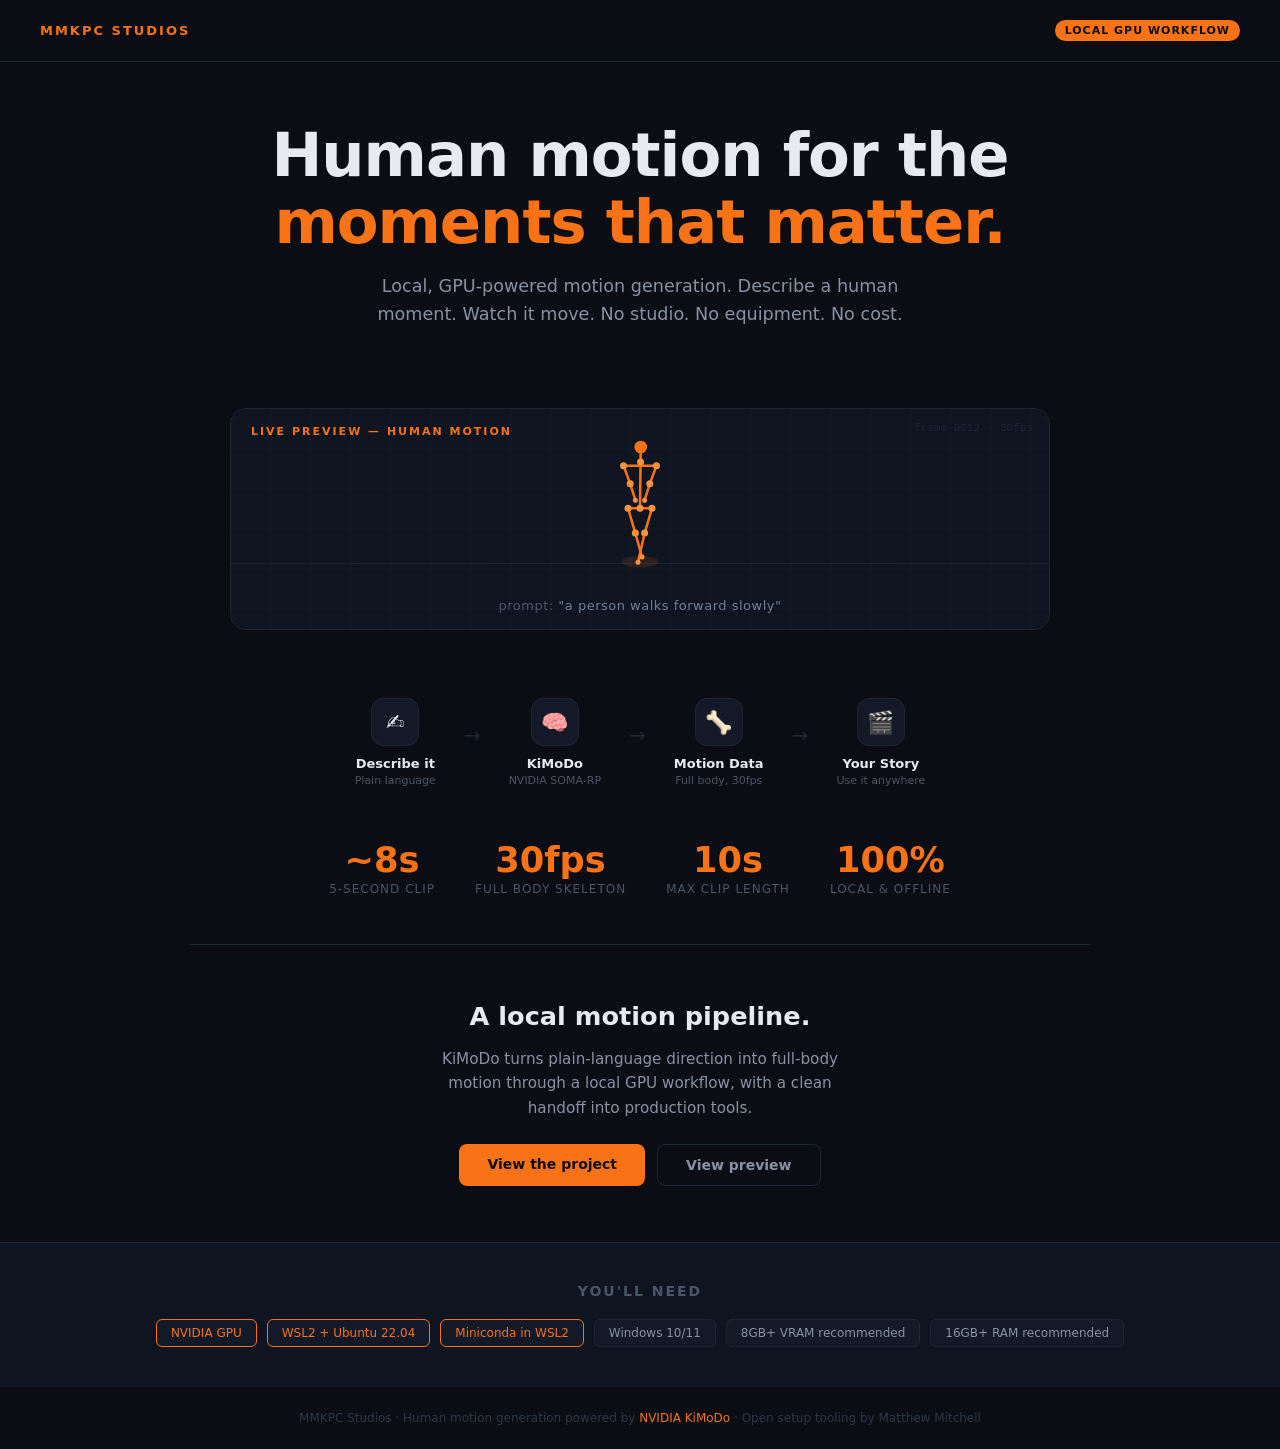
==== docs/index.html @ dca2f2e9 "feat: publish portfolio showcase" ====
<!DOCTYPE html>
<html lang="en">
<head>
<meta charset="UTF-8">
<meta name="viewport" content="width=device-width, initial-scale=1.0">
<title>KiMoDo — Human Motion for the Moments That Matter</title>
<meta name="description" content="Local, GPU-powered human motion generation from text. By MMKPC Studios.">
<meta property="og:title" content="KiMoDo — Human Motion for the Moments That Matter">
<meta property="og:description" content="Local, GPU-powered human motion generation from text. By MMKPC Studios.">
<meta property="og:image" content="https://mmkpc.github.io/kimodo-motion-pipeline-showcase/preview.png">
<meta property="og:url" content="https://mmkpc.github.io/kimodo-motion-pipeline-showcase/">
<meta name="twitter:card" content="summary_large_image">
<meta name="twitter:image" content="https://mmkpc.github.io/kimodo-motion-pipeline-showcase/preview.png">
<style>
  * { margin: 0; padding: 0; box-sizing: border-box; }

  body {
    background: #0a0d14;
    color: #e8eaf0;
    font-family: 'Segoe UI', system-ui, sans-serif;
    min-height: 100vh;
    overflow-x: hidden;
  }

  /* ── Header ─────────────────────────────────────── */
  header {
    display: flex;
    align-items: center;
    justify-content: space-between;
    padding: 20px 40px;
    border-bottom: 1px solid #1e2535;
  }
  .logo { font-size: 13px; color: #f97316; letter-spacing: 2px; font-weight: 600; text-transform: uppercase; }
  .badge {
    background: #f97316;
    color: #0a0d14;
    font-size: 11px;
    font-weight: 700;
    padding: 4px 10px;
    border-radius: 20px;
    letter-spacing: 1px;
    text-transform: uppercase;
  }

  /* ── Hero ────────────────────────────────────────── */
  .hero {
    display: flex;
    flex-direction: column;
    align-items: center;
    padding: 60px 40px 40px;
    text-align: center;
  }
  .hero h1 {
    font-size: clamp(2rem, 5vw, 3.8rem);
    font-weight: 700;
    letter-spacing: -1px;
    line-height: 1.1;
    max-width: 800px;
  }
  .hero h1 span { color: #f97316; }
  .hero p {
    margin-top: 16px;
    font-size: 1.1rem;
    color: #8892a4;
    max-width: 560px;
    line-height: 1.6;
  }

  /* ── Canvas stage ────────────────────────────────── */
  .stage {
    position: relative;
    width: 100%;
    max-width: 900px;
    margin: 40px auto 0;
    background: #0e1420;
    border: 1px solid #1e2535;
    border-radius: 16px;
    overflow: hidden;
  }
  .stage-label {
    position: absolute;
    top: 16px;
    left: 20px;
    font-size: 11px;
    color: #f97316;
    letter-spacing: 2px;
    text-transform: uppercase;
    font-weight: 600;
  }
  .stage-prompt {
    position: absolute;
    bottom: 16px;
    left: 0; right: 0;
    text-align: center;
    font-size: 13px;
    color: #4a5568;
    letter-spacing: 0.5px;
  }
  .stage-prompt em { color: #718096; font-style: normal; }
  canvas { display: block; width: 100%; }

  /* ── Pipeline steps ──────────────────────────────── */
  .pipeline {
    display: flex;
    align-items: center;
    justify-content: center;
    flex-wrap: wrap;
    gap: 0;
    padding: 48px 40px 32px;
    max-width: 900px;
    margin: 0 auto;
  }
  .step {
    display: flex;
    flex-direction: column;
    align-items: center;
    text-align: center;
    padding: 20px 24px;
    min-width: 120px;
  }
  .step-icon {
    width: 48px; height: 48px;
    border-radius: 12px;
    background: #131926;
    border: 1px solid #1e2535;
    display: flex; align-items: center; justify-content: center;
    font-size: 22px;
    margin-bottom: 10px;
  }
  .step-title { font-size: 13px; font-weight: 600; color: #e8eaf0; }
  .step-sub { font-size: 11px; color: #4a5568; margin-top: 3px; }
  .arrow { color: #1e2535; font-size: 20px; margin: 0 4px; align-self: center; padding-bottom: 16px; }

  /* ── Stats ───────────────────────────────────────── */
  .stats {
    display: flex;
    justify-content: center;
    gap: 40px;
    flex-wrap: wrap;
    padding: 0 40px 48px;
    max-width: 900px;
    margin: 0 auto;
    border-bottom: 1px solid #1e2535;
  }
  .stat { text-align: center; }
  .stat-n { font-size: 2.2rem; font-weight: 700; color: #f97316; }
  .stat-l { font-size: 12px; color: #4a5568; text-transform: uppercase; letter-spacing: 1px; margin-top: 2px; }

  /* ── CTA ─────────────────────────────────────────── */
  .cta {
    display: flex;
    flex-direction: column;
    align-items: center;
    padding: 56px 40px;
    text-align: center;
    gap: 16px;
  }
  .cta h2 { font-size: 1.6rem; font-weight: 700; }
  .cta p { color: #8892a4; font-size: 0.95rem; max-width: 420px; line-height: 1.6; }
  .btn-group { display: flex; gap: 12px; flex-wrap: wrap; justify-content: center; margin-top: 8px; }
  .btn-primary {
    background: #f97316;
    color: #0a0d14;
    padding: 12px 28px;
    border-radius: 8px;
    font-weight: 700;
    font-size: 14px;
    text-decoration: none;
    transition: opacity .15s;
  }
  .btn-primary:hover { opacity: 0.85; }
  .btn-secondary {
    background: transparent;
    color: #8892a4;
    padding: 12px 28px;
    border-radius: 8px;
    font-weight: 600;
    font-size: 14px;
    text-decoration: none;
    border: 1px solid #1e2535;
    transition: border-color .15s, color .15s;
  }
  .btn-secondary:hover { border-color: #f97316; color: #f97316; }

  /* ── Reqs ────────────────────────────────────────── */
  .reqs {
    background: #0e1420;
    border-top: 1px solid #1e2535;
    padding: 40px;
    text-align: center;
  }
  .reqs h3 { font-size: 14px; color: #4a5568; text-transform: uppercase; letter-spacing: 2px; margin-bottom: 20px; }
  .req-list {
    display: flex; flex-wrap: wrap; gap: 10px; justify-content: center;
  }
  .req-tag {
    background: #131926;
    border: 1px solid #1e2535;
    border-radius: 6px;
    padding: 6px 14px;
    font-size: 12px;
    color: #8892a4;
  }
  .req-tag.required { border-color: #f97316; color: #f97316; }

  footer {
    text-align: center;
    padding: 24px 40px;
    font-size: 12px;
    color: #2d3748;
  }
</style>
</head>
<body>

<header>
  <div class="logo">MMKPC Studios</div>
  <div class="badge">Local GPU Workflow</div>
</header>

<section class="hero">
  <h1>Human motion for the<br><span>moments that matter.</span></h1>
  <p>Local, GPU-powered motion generation. Describe a human moment. Watch it move. No studio. No equipment. No cost.</p>
</section>

<!-- Live canvas demo -->
<div style="max-width:900px;margin:0 auto;padding:0 40px;">
  <div class="stage">
    <div class="stage-label">Live Preview — Human Motion</div>
    <canvas id="c" height="260"></canvas>
    <div class="stage-prompt">prompt: <em>"a person walks forward slowly"</em></div>
  </div>
</div>

<!-- Pipeline -->
<div class="pipeline">
  <div class="step">
    <div class="step-icon">✍️</div>
    <div class="step-title">Describe it</div>
    <div class="step-sub">Plain language</div>
  </div>
  <div class="arrow">→</div>
  <div class="step">
    <div class="step-icon">🧠</div>
    <div class="step-title">KiMoDo</div>
    <div class="step-sub">NVIDIA SOMA-RP</div>
  </div>
  <div class="arrow">→</div>
  <div class="step">
    <div class="step-icon">🦴</div>
    <div class="step-title">Motion Data</div>
    <div class="step-sub">Full body, 30fps</div>
  </div>
  <div class="arrow">→</div>
  <div class="step">
    <div class="step-icon">🎬</div>
    <div class="step-title">Your Story</div>
    <div class="step-sub">Use it anywhere</div>
  </div>
</div>

<!-- Stats -->
<div class="stats">
  <div class="stat"><div class="stat-n">~8s</div><div class="stat-l">5-second clip</div></div>
  <div class="stat"><div class="stat-n">30fps</div><div class="stat-l">Full body skeleton</div></div>
  <div class="stat"><div class="stat-n">10s</div><div class="stat-l">Max clip length</div></div>
  <div class="stat"><div class="stat-n">100%</div><div class="stat-l">Local &amp; offline</div></div>
</div>

<!-- CTA -->
<section class="cta">
  <h2>A local motion pipeline.</h2>
  <p>KiMoDo turns plain-language direction into full-body motion through a local GPU workflow, with a clean handoff into production tools.</p>
  <div class="btn-group">
    <a class="btn-primary" href="https://github.com/MMKPC/kimodo-motion-pipeline-showcase">View the project</a>
    <a class="btn-secondary" href="preview.png">View preview</a>
  </div>
</section>

<!-- Requirements -->
<div class="reqs">
  <h3>You'll need</h3>
  <div class="req-list">
    <span class="req-tag required">NVIDIA GPU</span>
    <span class="req-tag required">WSL2 + Ubuntu 22.04</span>
    <span class="req-tag required">Miniconda in WSL2</span>
    <span class="req-tag">Windows 10/11</span>
    <span class="req-tag">8GB+ VRAM recommended</span>
    <span class="req-tag">16GB+ RAM recommended</span>
  </div>
</div>

<footer>MMKPC Studios · Human motion generation powered by <a href="https://huggingface.co/nvidia/Kimodo-SOMA-RP-v1.1" style="color:#f97316;text-decoration:none;">NVIDIA KiMoDo</a> · Open setup tooling by Matthew Mitchell</footer>

<script>
// ── Procedural walk-cycle stick figure ───────────────────────────────────────
const canvas = document.getElementById('c');
const ctx = canvas.getContext('2d');

function resize() {
  canvas.width = canvas.offsetWidth;
}
resize();
window.addEventListener('resize', resize);

const COLOR = {
  bg: '#0e1420',
  grid: '#131926',
  bone: '#f97316',
  joint: '#fb923c',
  shadow: 'rgba(249,115,22,0.12)',
  trail: 'rgba(249,115,22,0.04)',
};

// Figure dimensions relative to height
const H = 220; // canvas internal height kept constant
const SCALE = H * 0.34; // ~75px

// Joint positions procedurally computed from phase
function figure(t) {
  const s = Math.sin, c = Math.cos;
  const stride = 0.9; // stride amplitude
  const bounce = 0.04; // vertical bob

  // Phase offsets
  const lp = s(t);             // left phase
  const rp = s(t + Math.PI);   // right phase (opposite)

  // Hip height bob
  const hipY = H * 0.44 - s(2 * t) * SCALE * bounce;

  const hip = { x: 0, y: hipY };
  const head = { x: s(t) * SCALE * 0.02, y: hipY - SCALE * 0.82 };
  const neck = { x: s(t) * SCALE * 0.015, y: hipY - SCALE * 0.62 };

  // Arms (opposite to legs)
  const lShoulder = { x: -SCALE * 0.22, y: neck.y + SCALE * 0.05 };
  const rShoulder = { x:  SCALE * 0.22, y: neck.y + SCALE * 0.05 };
  const lElbow = { x: lShoulder.x - s(t + Math.PI) * SCALE * 0.18, y: lShoulder.y + SCALE * 0.24 };
  const rElbow = { x: rShoulder.x - s(t) * SCALE * 0.18, y: rShoulder.y + SCALE * 0.24 };
  const lHand = { x: lElbow.x - s(t + Math.PI) * SCALE * 0.14, y: lElbow.y + SCALE * 0.22 };
  const rHand = { x: rElbow.x - s(t) * SCALE * 0.14, y: rElbow.y + SCALE * 0.22 };

  // Hips
  const lHip = { x: -SCALE * 0.16, y: hipY };
  const rHip = { x:  SCALE * 0.16, y: hipY };

  // Knees + feet with lift
  const lKnee = {
    x: lHip.x + lp * SCALE * stride * 0.22,
    y: hipY + SCALE * 0.36 + Math.abs(lp) * SCALE * -0.06
  };
  const rKnee = {
    x: rHip.x + rp * SCALE * stride * 0.22,
    y: hipY + SCALE * 0.36 + Math.abs(rp) * SCALE * -0.06
  };
  const lFoot = {
    x: lHip.x + lp * SCALE * stride * 0.42,
    y: hipY + SCALE * 0.72 - Math.max(0, lp) * SCALE * 0.14
  };
  const rFoot = {
    x: rHip.x + rp * SCALE * stride * 0.42,
    y: hipY + SCALE * 0.72 - Math.max(0, rp) * SCALE * 0.14
  };

  return { hip, head, neck, lShoulder, rShoulder, lElbow, rElbow, lHand, rHand,
           lHip, rHip, lKnee, rKnee, lFoot, rFoot };
}

function bone(a, b, cx, cy) {
  ctx.beginPath();
  ctx.moveTo(cx + a.x, cy + a.y);
  ctx.lineTo(cx + b.x, cy + b.y);
  ctx.stroke();
}

function joint(p, cx, cy, r = 3.5) {
  ctx.beginPath();
  ctx.arc(cx + p.x, cy + p.y, r, 0, Math.PI * 2);
  ctx.fill();
}

let t = 0;
const CX = () => canvas.width / 2;
const CY = () => 0;

// Background grid lines (subtle)
function drawGrid() {
  ctx.strokeStyle = COLOR.grid;
  ctx.lineWidth = 1;
  const cw = canvas.width;
  for (let x = 0; x < cw; x += 40) {
    ctx.beginPath(); ctx.moveTo(x, 0); ctx.lineTo(x, H); ctx.stroke();
  }
  for (let y = 0; y < H; y += 40) {
    ctx.beginPath(); ctx.moveTo(0, y); ctx.lineTo(cw, y); ctx.stroke();
  }
  // Floor line
  ctx.strokeStyle = '#1e2535';
  ctx.lineWidth = 1;
  const floorY = H * 0.44 + SCALE * 0.72 + 4;
  ctx.beginPath(); ctx.moveTo(0, floorY); ctx.lineTo(cw, floorY); ctx.stroke();
}

// Shadow under feet
function drawShadow(f, cx) {
  const floorY = H * 0.44 + SCALE * 0.72 + 2;
  ctx.fillStyle = COLOR.shadow;
  ctx.beginPath();
  ctx.ellipse(cx, floorY, SCALE * 0.25, 6, 0, 0, Math.PI * 2);
  ctx.fill();
}

// Speed counter top-right
let frame = 0;
function drawHUD() {
  const fps30_equiv = Math.floor((t / (Math.PI * 2)) * 30) % 1000;
  ctx.fillStyle = '#1e2535';
  ctx.font = '11px monospace';
  ctx.textAlign = 'right';
  ctx.fillText(`frame ${String(fps30_equiv).padStart(4,'0')} · 30fps`, canvas.width - 16, 22);
  ctx.textAlign = 'left';
}

function loop() {
  t += 0.035; // walk speed

  // Resize canvas height
  canvas.height = H;

  // Clear
  ctx.fillStyle = COLOR.bg;
  ctx.fillRect(0, 0, canvas.width, H);

  drawGrid();

  const cx = CX();
  const f = figure(t);

  drawShadow(f, cx);

  // Draw skeleton
  ctx.strokeStyle = COLOR.bone;
  ctx.lineWidth = 2.5;
  ctx.lineCap = 'round';

  // Spine + head
  bone(f.hip, f.neck, cx, 0);
  bone(f.neck, f.head, cx, 0);

  // Arms
  bone(f.lShoulder, f.lElbow, cx, 0);
  bone(f.lElbow, f.lHand, cx, 0);
  bone(f.rShoulder, f.rElbow, cx, 0);
  bone(f.rElbow, f.rHand, cx, 0);

  // Legs
  bone(f.lHip, f.lKnee, cx, 0);
  bone(f.lKnee, f.lFoot, cx, 0);
  bone(f.rHip, f.rKnee, cx, 0);
  bone(f.rKnee, f.rFoot, cx, 0);

  // Hip crossbar
  bone(f.lHip, f.rHip, cx, 0);
  bone(f.lShoulder, f.rShoulder, cx, 0);

  // Joints
  ctx.fillStyle = COLOR.joint;
  [f.hip, f.neck, f.lShoulder, f.rShoulder,
   f.lElbow, f.rElbow, f.lHip, f.rHip,
   f.lKnee, f.rKnee].forEach(p => joint(p, cx, 0));

  // Head circle
  ctx.fillStyle = COLOR.bone;
  ctx.beginPath();
  ctx.arc(cx + f.head.x, f.head.y, SCALE * 0.085, 0, Math.PI * 2);
  ctx.fill();

  // Hands + feet (smaller)
  ctx.fillStyle = COLOR.joint;
  [f.lHand, f.rHand, f.lFoot, f.rFoot].forEach(p => joint(p, cx, 0, 2.5));

  drawHUD();

  requestAnimationFrame(loop);
}

loop();
</script>
</body>
</html>
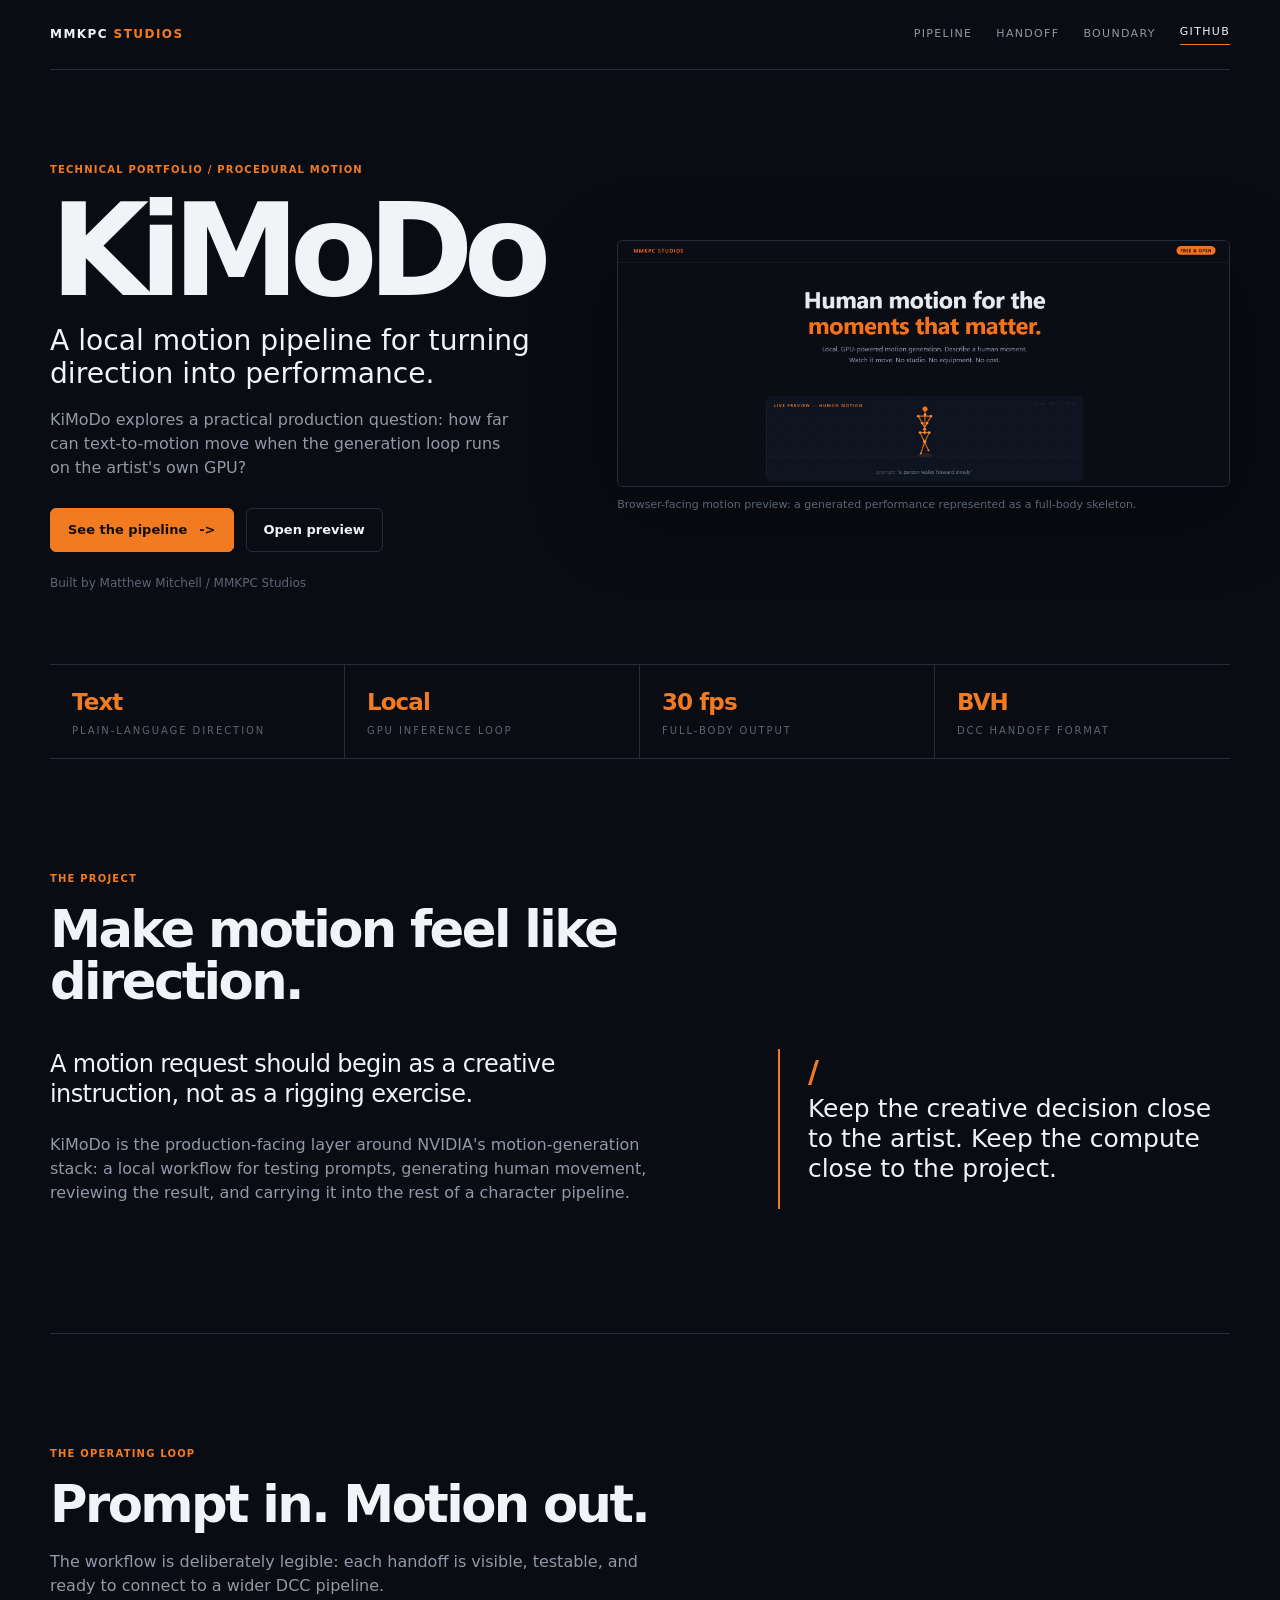
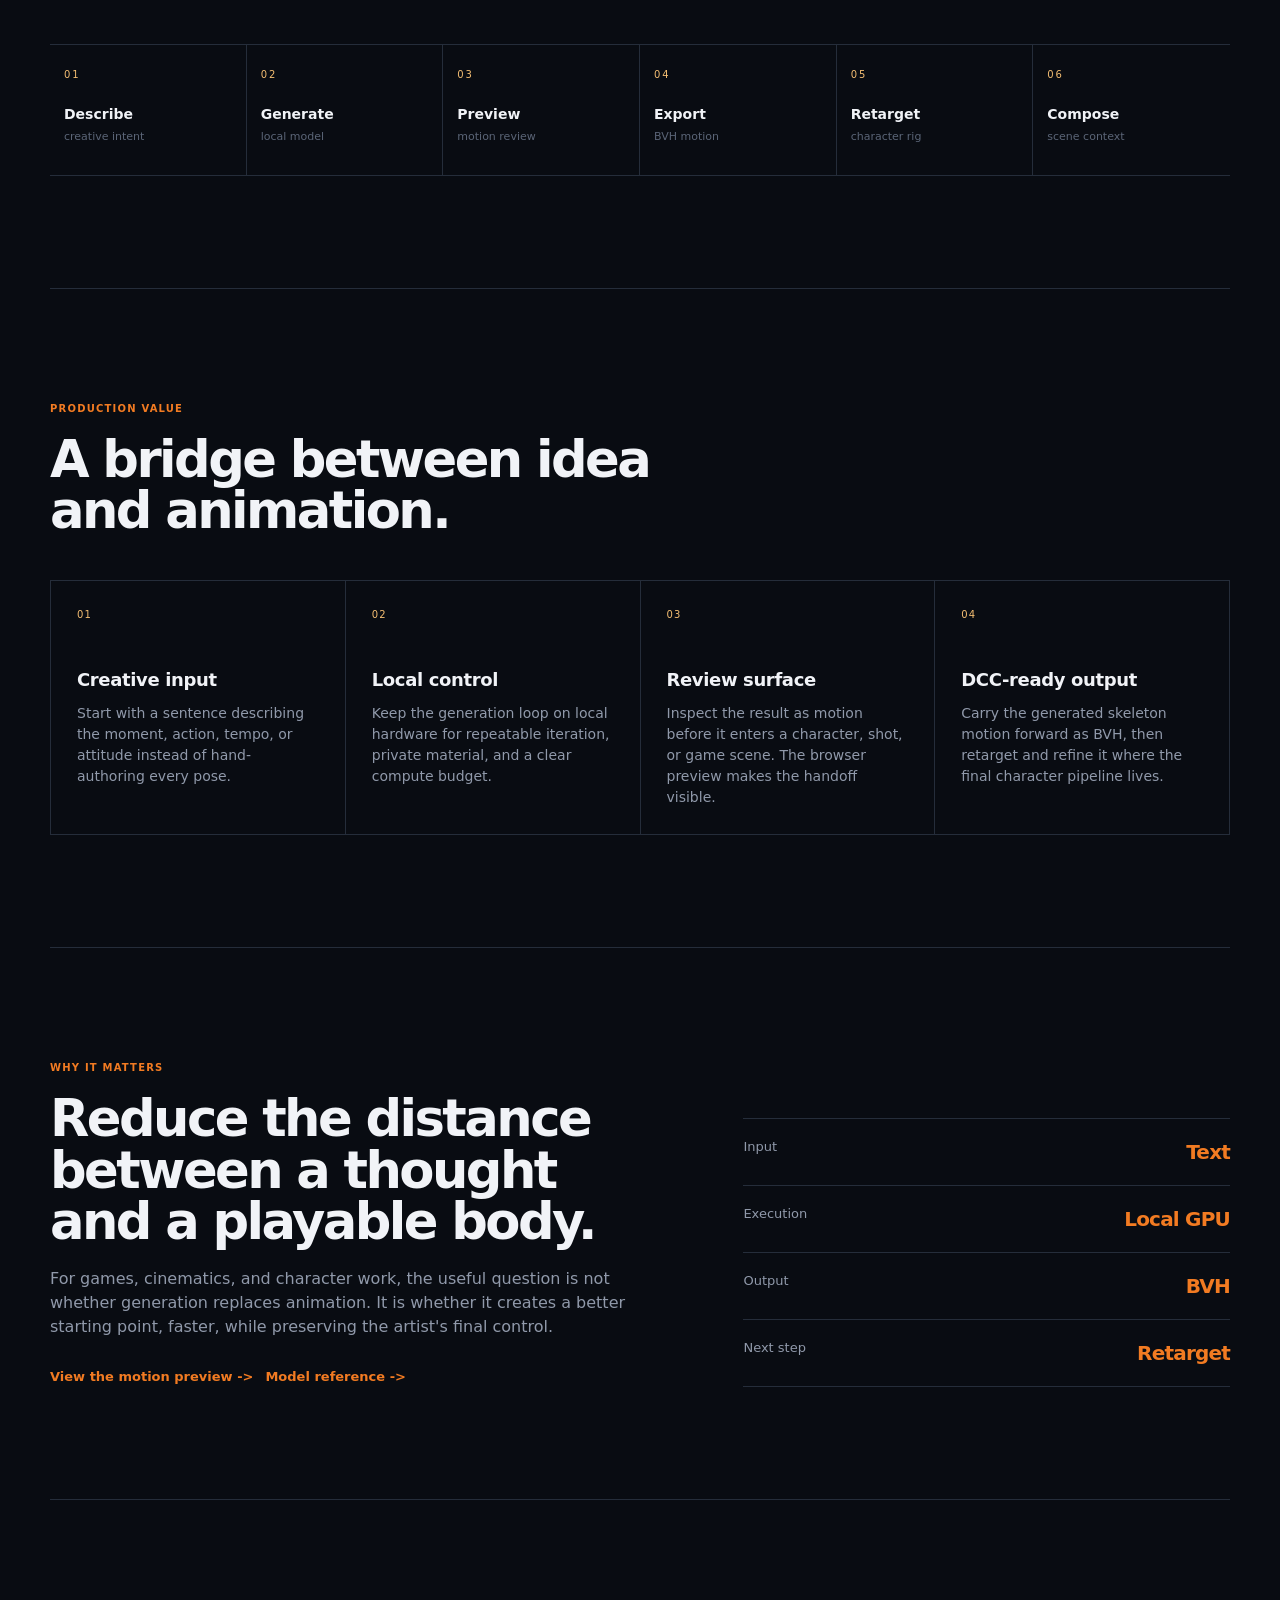
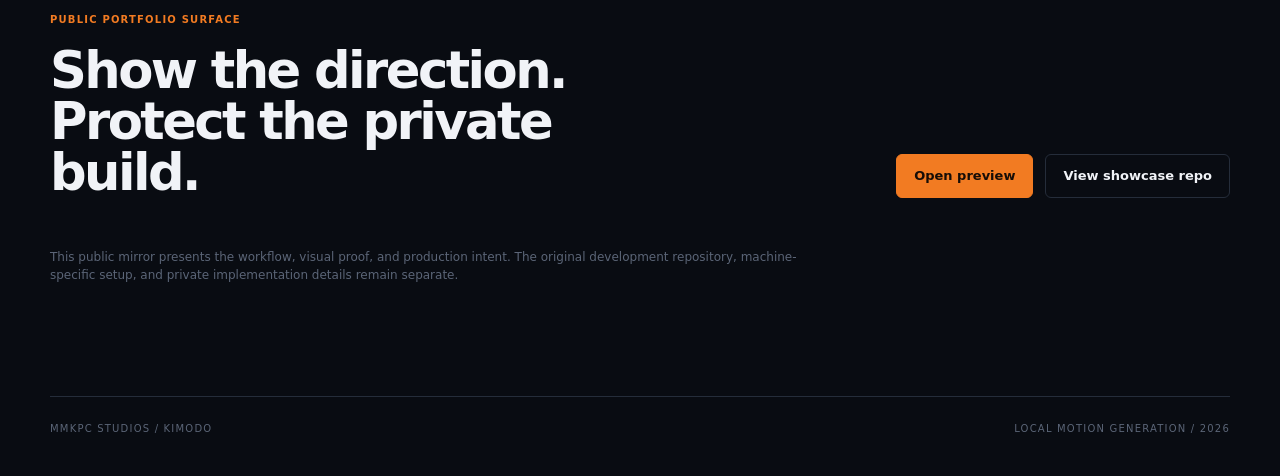
==== commit 95f0fa55: "feat: expand portfolio case study" ====
--- a/docs/index.html
+++ b/docs/index.html
@@ -1,491 +1,134 @@
-<!DOCTYPE html>
+<!doctype html>
 <html lang="en">
 <head>
-<meta charset="UTF-8">
-<meta name="viewport" content="width=device-width, initial-scale=1.0">
-<title>KiMoDo — Human Motion for the Moments That Matter</title>
-<meta name="description" content="Local, GPU-powered human motion generation from text. By MMKPC Studios.">
-<meta property="og:title" content="KiMoDo — Human Motion for the Moments That Matter">
-<meta property="og:description" content="Local, GPU-powered human motion generation from text. By MMKPC Studios.">
-<meta property="og:image" content="https://mmkpc.github.io/kimodo-motion-pipeline-showcase/preview.png">
-<meta property="og:url" content="https://mmkpc.github.io/kimodo-motion-pipeline-showcase/">
-<meta name="twitter:card" content="summary_large_image">
-<meta name="twitter:image" content="https://mmkpc.github.io/kimodo-motion-pipeline-showcase/preview.png">
-<style>
-  * { margin: 0; padding: 0; box-sizing: border-box; }
-
-  body {
-    background: #0a0d14;
-    color: #e8eaf0;
-    font-family: 'Segoe UI', system-ui, sans-serif;
-    min-height: 100vh;
-    overflow-x: hidden;
-  }
-
-  /* ── Header ─────────────────────────────────────── */
-  header {
-    display: flex;
-    align-items: center;
-    justify-content: space-between;
-    padding: 20px 40px;
-    border-bottom: 1px solid #1e2535;
-  }
-  .logo { font-size: 13px; color: #f97316; letter-spacing: 2px; font-weight: 600; text-transform: uppercase; }
-  .badge {
-    background: #f97316;
-    color: #0a0d14;
-    font-size: 11px;
-    font-weight: 700;
-    padding: 4px 10px;
-    border-radius: 20px;
-    letter-spacing: 1px;
-    text-transform: uppercase;
-  }
-
-  /* ── Hero ────────────────────────────────────────── */
-  .hero {
-    display: flex;
-    flex-direction: column;
-    align-items: center;
-    padding: 60px 40px 40px;
-    text-align: center;
-  }
-  .hero h1 {
-    font-size: clamp(2rem, 5vw, 3.8rem);
-    font-weight: 700;
-    letter-spacing: -1px;
-    line-height: 1.1;
-    max-width: 800px;
-  }
-  .hero h1 span { color: #f97316; }
-  .hero p {
-    margin-top: 16px;
-    font-size: 1.1rem;
-    color: #8892a4;
-    max-width: 560px;
-    line-height: 1.6;
-  }
-
-  /* ── Canvas stage ────────────────────────────────── */
-  .stage {
-    position: relative;
-    width: 100%;
-    max-width: 900px;
-    margin: 40px auto 0;
-    background: #0e1420;
-    border: 1px solid #1e2535;
-    border-radius: 16px;
-    overflow: hidden;
-  }
-  .stage-label {
-    position: absolute;
-    top: 16px;
-    left: 20px;
-    font-size: 11px;
-    color: #f97316;
-    letter-spacing: 2px;
-    text-transform: uppercase;
-    font-weight: 600;
-  }
-  .stage-prompt {
-    position: absolute;
-    bottom: 16px;
-    left: 0; right: 0;
-    text-align: center;
-    font-size: 13px;
-    color: #4a5568;
-    letter-spacing: 0.5px;
-  }
-  .stage-prompt em { color: #718096; font-style: normal; }
-  canvas { display: block; width: 100%; }
-
-  /* ── Pipeline steps ──────────────────────────────── */
-  .pipeline {
-    display: flex;
-    align-items: center;
-    justify-content: center;
-    flex-wrap: wrap;
-    gap: 0;
-    padding: 48px 40px 32px;
-    max-width: 900px;
-    margin: 0 auto;
-  }
-  .step {
-    display: flex;
-    flex-direction: column;
-    align-items: center;
-    text-align: center;
-    padding: 20px 24px;
-    min-width: 120px;
-  }
-  .step-icon {
-    width: 48px; height: 48px;
-    border-radius: 12px;
-    background: #131926;
-    border: 1px solid #1e2535;
-    display: flex; align-items: center; justify-content: center;
-    font-size: 22px;
-    margin-bottom: 10px;
-  }
-  .step-title { font-size: 13px; font-weight: 600; color: #e8eaf0; }
-  .step-sub { font-size: 11px; color: #4a5568; margin-top: 3px; }
-  .arrow { color: #1e2535; font-size: 20px; margin: 0 4px; align-self: center; padding-bottom: 16px; }
-
-  /* ── Stats ───────────────────────────────────────── */
-  .stats {
-    display: flex;
-    justify-content: center;
-    gap: 40px;
-    flex-wrap: wrap;
-    padding: 0 40px 48px;
-    max-width: 900px;
-    margin: 0 auto;
-    border-bottom: 1px solid #1e2535;
-  }
-  .stat { text-align: center; }
-  .stat-n { font-size: 2.2rem; font-weight: 700; color: #f97316; }
-  .stat-l { font-size: 12px; color: #4a5568; text-transform: uppercase; letter-spacing: 1px; margin-top: 2px; }
-
-  /* ── CTA ─────────────────────────────────────────── */
-  .cta {
-    display: flex;
-    flex-direction: column;
-    align-items: center;
-    padding: 56px 40px;
-    text-align: center;
-    gap: 16px;
-  }
-  .cta h2 { font-size: 1.6rem; font-weight: 700; }
-  .cta p { color: #8892a4; font-size: 0.95rem; max-width: 420px; line-height: 1.6; }
-  .btn-group { display: flex; gap: 12px; flex-wrap: wrap; justify-content: center; margin-top: 8px; }
-  .btn-primary {
-    background: #f97316;
-    color: #0a0d14;
-    padding: 12px 28px;
-    border-radius: 8px;
-    font-weight: 700;
-    font-size: 14px;
-    text-decoration: none;
-    transition: opacity .15s;
-  }
-  .btn-primary:hover { opacity: 0.85; }
-  .btn-secondary {
-    background: transparent;
-    color: #8892a4;
-    padding: 12px 28px;
-    border-radius: 8px;
-    font-weight: 600;
-    font-size: 14px;
-    text-decoration: none;
-    border: 1px solid #1e2535;
-    transition: border-color .15s, color .15s;
-  }
-  .btn-secondary:hover { border-color: #f97316; color: #f97316; }
-
-  /* ── Reqs ────────────────────────────────────────── */
-  .reqs {
-    background: #0e1420;
-    border-top: 1px solid #1e2535;
-    padding: 40px;
-    text-align: center;
-  }
-  .reqs h3 { font-size: 14px; color: #4a5568; text-transform: uppercase; letter-spacing: 2px; margin-bottom: 20px; }
-  .req-list {
-    display: flex; flex-wrap: wrap; gap: 10px; justify-content: center;
-  }
-  .req-tag {
-    background: #131926;
-    border: 1px solid #1e2535;
-    border-radius: 6px;
-    padding: 6px 14px;
-    font-size: 12px;
-    color: #8892a4;
-  }
-  .req-tag.required { border-color: #f97316; color: #f97316; }
-
-  footer {
-    text-align: center;
-    padding: 24px 40px;
-    font-size: 12px;
-    color: #2d3748;
-  }
-</style>
+  <meta charset="utf-8">
+  <meta name="viewport" content="width=device-width, initial-scale=1">
+  <title>KiMoDo | Local Motion Pipeline</title>
+  <meta name="description" content="A technical portfolio case study for a local GPU human-motion generation workflow built around NVIDIA KiMoDo.">
+  <meta property="og:title" content="KiMoDo | Local Motion Pipeline">
+  <meta property="og:description" content="From plain-language direction to production-ready human motion, on local hardware.">
+  <meta property="og:image" content="https://mmkpc.github.io/kimodo-motion-pipeline-showcase/preview.png">
+  <meta property="og:url" content="https://mmkpc.github.io/kimodo-motion-pipeline-showcase/">
+  <link rel="icon" href="favicon.svg" type="image/svg+xml">
+  <link rel="stylesheet" href="styles.css">
 </head>
 <body>
+  <header class="site-header">
+    <a class="brand" href="./">MMKPC <span>STUDIOS</span></a>
+    <nav class="site-nav" aria-label="Primary navigation">
+      <a href="#pipeline">Pipeline</a>
+      <a href="#handoff">Handoff</a>
+      <a href="#boundary">Boundary</a>
+      <a class="nav-source" href="https://github.com/MMKPC/kimodo-motion-pipeline-showcase" target="_blank" rel="noopener">GitHub</a>
+    </nav>
+  </header>
 
-<header>
-  <div class="logo">MMKPC Studios</div>
-  <div class="badge">Local GPU Workflow</div>
-</header>
+  <main>
+    <section class="hero section-shell">
+      <div class="hero-copy">
+        <p class="eyebrow">Technical portfolio / procedural motion</p>
+        <h1>KiMoDo</h1>
+        <p class="hero-lede">A local motion pipeline for turning direction into performance.</p>
+        <p class="hero-body">KiMoDo explores a practical production question: how far can text-to-motion move when the generation loop runs on the artist's own GPU?</p>
+        <div class="actions">
+          <a class="button button-primary" href="#pipeline">See the pipeline <span aria-hidden="true">-&gt;</span></a>
+          <a class="button button-secondary" href="preview.png">Open preview</a>
+        </div>
+        <p class="quiet-note">Built by Matthew Mitchell / MMKPC Studios</p>
+      </div>
+      <figure class="hero-visual">
+        <img src="preview.png" alt="KiMoDo browser preview showing an orange human motion skeleton on a dark grid">
+        <figcaption>Browser-facing motion preview: a generated performance represented as a full-body skeleton.</figcaption>
+      </figure>
+    </section>
 
-<section class="hero">
-  <h1>Human motion for the<br><span>moments that matter.</span></h1>
-  <p>Local, GPU-powered motion generation. Describe a human moment. Watch it move. No studio. No equipment. No cost.</p>
-</section>
+    <section class="signal-strip section-shell" aria-label="KiMoDo highlights">
+      <div><strong>Text</strong><span>plain-language direction</span></div>
+      <div><strong>Local</strong><span>GPU inference loop</span></div>
+      <div><strong>30 fps</strong><span>full-body output</span></div>
+      <div><strong>BVH</strong><span>DCC handoff format</span></div>
+    </section>
 
-<!-- Live canvas demo -->
-<div style="max-width:900px;margin:0 auto;padding:0 40px;">
-  <div class="stage">
-    <div class="stage-label">Live Preview — Human Motion</div>
-    <canvas id="c" height="260"></canvas>
-    <div class="stage-prompt">prompt: <em>"a person walks forward slowly"</em></div>
-  </div>
-</div>
+    <section class="story section-shell">
+      <div class="section-intro">
+        <p class="eyebrow">The project</p>
+        <h2>Make motion feel like direction.</h2>
+      </div>
+      <div class="story-grid">
+        <div>
+          <p class="lead">A motion request should begin as a creative instruction, not as a rigging exercise.</p>
+          <p>KiMoDo is the production-facing layer around NVIDIA's motion-generation stack: a local workflow for testing prompts, generating human movement, reviewing the result, and carrying it into the rest of a character pipeline.</p>
+        </div>
+        <div class="quote-block">
+          <span class="quote-mark">/</span>
+          <p>Keep the creative decision close to the artist. Keep the compute close to the project.</p>
+        </div>
+      </div>
+    </section>
 
-<!-- Pipeline -->
-<div class="pipeline">
-  <div class="step">
-    <div class="step-icon">✍️</div>
-    <div class="step-title">Describe it</div>
-    <div class="step-sub">Plain language</div>
-  </div>
-  <div class="arrow">→</div>
-  <div class="step">
-    <div class="step-icon">🧠</div>
-    <div class="step-title">KiMoDo</div>
-    <div class="step-sub">NVIDIA SOMA-RP</div>
-  </div>
-  <div class="arrow">→</div>
-  <div class="step">
-    <div class="step-icon">🦴</div>
-    <div class="step-title">Motion Data</div>
-    <div class="step-sub">Full body, 30fps</div>
-  </div>
-  <div class="arrow">→</div>
-  <div class="step">
-    <div class="step-icon">🎬</div>
-    <div class="step-title">Your Story</div>
-    <div class="step-sub">Use it anywhere</div>
-  </div>
-</div>
+    <section class="pipeline-section section-shell" id="pipeline">
+      <div class="section-intro compact">
+        <p class="eyebrow">The operating loop</p>
+        <h2>Prompt in. Motion out.</h2>
+        <p>The workflow is deliberately legible: each handoff is visible, testable, and ready to connect to a wider DCC pipeline.</p>
+      </div>
+      <div class="pipeline" role="list" aria-label="KiMoDo motion pipeline">
+        <div class="pipeline-step" role="listitem"><span>01</span><strong>Describe</strong><small>creative intent</small></div>
+        <div class="pipeline-step" role="listitem"><span>02</span><strong>Generate</strong><small>local model</small></div>
+        <div class="pipeline-step" role="listitem"><span>03</span><strong>Preview</strong><small>motion review</small></div>
+        <div class="pipeline-step" role="listitem"><span>04</span><strong>Export</strong><small>BVH motion</small></div>
+        <div class="pipeline-step" role="listitem"><span>05</span><strong>Retarget</strong><small>character rig</small></div>
+        <div class="pipeline-step" role="listitem"><span>06</span><strong>Compose</strong><small>scene context</small></div>
+      </div>
+    </section>
 
-<!-- Stats -->
-<div class="stats">
-  <div class="stat"><div class="stat-n">~8s</div><div class="stat-l">5-second clip</div></div>
-  <div class="stat"><div class="stat-n">30fps</div><div class="stat-l">Full body skeleton</div></div>
-  <div class="stat"><div class="stat-n">10s</div><div class="stat-l">Max clip length</div></div>
-  <div class="stat"><div class="stat-n">100%</div><div class="stat-l">Local &amp; offline</div></div>
-</div>
+    <section class="capabilities section-shell" id="handoff">
+      <div class="section-intro compact">
+        <p class="eyebrow">Production value</p>
+        <h2>A bridge between idea and animation.</h2>
+      </div>
+      <div class="capability-grid">
+        <article class="capability"><span class="capability-index">01</span><h3>Creative input</h3><p>Start with a sentence describing the moment, action, tempo, or attitude instead of hand-authoring every pose.</p></article>
+        <article class="capability"><span class="capability-index">02</span><h3>Local control</h3><p>Keep the generation loop on local hardware for repeatable iteration, private material, and a clear compute budget.</p></article>
+        <article class="capability"><span class="capability-index">03</span><h3>Review surface</h3><p>Inspect the result as motion before it enters a character, shot, or game scene. The browser preview makes the handoff visible.</p></article>
+        <article class="capability"><span class="capability-index">04</span><h3>DCC-ready output</h3><p>Carry the generated skeleton motion forward as BVH, then retarget and refine it where the final character pipeline lives.</p></article>
+      </div>
+    </section>
 
-<!-- CTA -->
-<section class="cta">
-  <h2>A local motion pipeline.</h2>
-  <p>KiMoDo turns plain-language direction into full-body motion through a local GPU workflow, with a clean handoff into production tools.</p>
-  <div class="btn-group">
-    <a class="btn-primary" href="https://github.com/MMKPC/kimodo-motion-pipeline-showcase">View the project</a>
-    <a class="btn-secondary" href="preview.png">View preview</a>
-  </div>
-</section>
+    <section class="evidence section-shell">
+      <div class="evidence-copy">
+        <p class="eyebrow">Why it matters</p>
+        <h2>Reduce the distance between a thought and a playable body.</h2>
+        <p>For games, cinematics, and character work, the useful question is not whether generation replaces animation. It is whether it creates a better starting point, faster, while preserving the artist's final control.</p>
+        <div class="link-row">
+          <a href="preview.png">View the motion preview <span aria-hidden="true">-&gt;</span></a>
+          <a href="https://huggingface.co/nvidia/Kimodo-SOMA-RP-v1.1" target="_blank" rel="noopener">Model reference <span aria-hidden="true">-&gt;</span></a>
+        </div>
+      </div>
+      <div class="metric-list">
+        <div><span>Input</span><strong>Text</strong></div>
+        <div><span>Execution</span><strong>Local GPU</strong></div>
+        <div><span>Output</span><strong>BVH</strong></div>
+        <div><span>Next step</span><strong>Retarget</strong></div>
+      </div>
+    </section>
 
-<!-- Requirements -->
-<div class="reqs">
-  <h3>You'll need</h3>
-  <div class="req-list">
-    <span class="req-tag required">NVIDIA GPU</span>
-    <span class="req-tag required">WSL2 + Ubuntu 22.04</span>
-    <span class="req-tag required">Miniconda in WSL2</span>
-    <span class="req-tag">Windows 10/11</span>
-    <span class="req-tag">8GB+ VRAM recommended</span>
-    <span class="req-tag">16GB+ RAM recommended</span>
-  </div>
-</div>
+    <section class="closing section-shell" id="boundary">
+      <div>
+        <p class="eyebrow">Public portfolio surface</p>
+        <h2>Show the direction. Protect the private build.</h2>
+      </div>
+      <div class="closing-actions">
+        <a class="button button-primary" href="preview.png">Open preview</a>
+        <a class="button button-secondary" href="https://github.com/MMKPC/kimodo-motion-pipeline-showcase" target="_blank" rel="noopener">View showcase repo</a>
+      </div>
+      <p class="boundary-note">This public mirror presents the workflow, visual proof, and production intent. The original development repository, machine-specific setup, and private implementation details remain separate.</p>
+    </section>
+  </main>
 
-<footer>MMKPC Studios · Human motion generation powered by <a href="https://huggingface.co/nvidia/Kimodo-SOMA-RP-v1.1" style="color:#f97316;text-decoration:none;">NVIDIA KiMoDo</a> · Open setup tooling by Matthew Mitchell</footer>
-
-<script>
-// ── Procedural walk-cycle stick figure ───────────────────────────────────────
-const canvas = document.getElementById('c');
-const ctx = canvas.getContext('2d');
-
-function resize() {
-  canvas.width = canvas.offsetWidth;
-}
-resize();
-window.addEventListener('resize', resize);
-
-const COLOR = {
-  bg: '#0e1420',
-  grid: '#131926',
-  bone: '#f97316',
-  joint: '#fb923c',
-  shadow: 'rgba(249,115,22,0.12)',
-  trail: 'rgba(249,115,22,0.04)',
-};
-
-// Figure dimensions relative to height
-const H = 220; // canvas internal height kept constant
-const SCALE = H * 0.34; // ~75px
-
-// Joint positions procedurally computed from phase
-function figure(t) {
-  const s = Math.sin, c = Math.cos;
-  const stride = 0.9; // stride amplitude
-  const bounce = 0.04; // vertical bob
-
-  // Phase offsets
-  const lp = s(t);             // left phase
-  const rp = s(t + Math.PI);   // right phase (opposite)
-
-  // Hip height bob
-  const hipY = H * 0.44 - s(2 * t) * SCALE * bounce;
-
-  const hip = { x: 0, y: hipY };
-  const head = { x: s(t) * SCALE * 0.02, y: hipY - SCALE * 0.82 };
-  const neck = { x: s(t) * SCALE * 0.015, y: hipY - SCALE * 0.62 };
-
-  // Arms (opposite to legs)
-  const lShoulder = { x: -SCALE * 0.22, y: neck.y + SCALE * 0.05 };
-  const rShoulder = { x:  SCALE * 0.22, y: neck.y + SCALE * 0.05 };
-  const lElbow = { x: lShoulder.x - s(t + Math.PI) * SCALE * 0.18, y: lShoulder.y + SCALE * 0.24 };
-  const rElbow = { x: rShoulder.x - s(t) * SCALE * 0.18, y: rShoulder.y + SCALE * 0.24 };
-  const lHand = { x: lElbow.x - s(t + Math.PI) * SCALE * 0.14, y: lElbow.y + SCALE * 0.22 };
-  const rHand = { x: rElbow.x - s(t) * SCALE * 0.14, y: rElbow.y + SCALE * 0.22 };
-
-  // Hips
-  const lHip = { x: -SCALE * 0.16, y: hipY };
-  const rHip = { x:  SCALE * 0.16, y: hipY };
-
-  // Knees + feet with lift
-  const lKnee = {
-    x: lHip.x + lp * SCALE * stride * 0.22,
-    y: hipY + SCALE * 0.36 + Math.abs(lp) * SCALE * -0.06
-  };
-  const rKnee = {
-    x: rHip.x + rp * SCALE * stride * 0.22,
-    y: hipY + SCALE * 0.36 + Math.abs(rp) * SCALE * -0.06
-  };
-  const lFoot = {
-    x: lHip.x + lp * SCALE * stride * 0.42,
-    y: hipY + SCALE * 0.72 - Math.max(0, lp) * SCALE * 0.14
-  };
-  const rFoot = {
-    x: rHip.x + rp * SCALE * stride * 0.42,
-    y: hipY + SCALE * 0.72 - Math.max(0, rp) * SCALE * 0.14
-  };
-
-  return { hip, head, neck, lShoulder, rShoulder, lElbow, rElbow, lHand, rHand,
-           lHip, rHip, lKnee, rKnee, lFoot, rFoot };
-}
-
-function bone(a, b, cx, cy) {
-  ctx.beginPath();
-  ctx.moveTo(cx + a.x, cy + a.y);
-  ctx.lineTo(cx + b.x, cy + b.y);
-  ctx.stroke();
-}
-
-function joint(p, cx, cy, r = 3.5) {
-  ctx.beginPath();
-  ctx.arc(cx + p.x, cy + p.y, r, 0, Math.PI * 2);
-  ctx.fill();
-}
-
-let t = 0;
-const CX = () => canvas.width / 2;
-const CY = () => 0;
-
-// Background grid lines (subtle)
-function drawGrid() {
-  ctx.strokeStyle = COLOR.grid;
-  ctx.lineWidth = 1;
-  const cw = canvas.width;
-  for (let x = 0; x < cw; x += 40) {
-    ctx.beginPath(); ctx.moveTo(x, 0); ctx.lineTo(x, H); ctx.stroke();
-  }
-  for (let y = 0; y < H; y += 40) {
-    ctx.beginPath(); ctx.moveTo(0, y); ctx.lineTo(cw, y); ctx.stroke();
-  }
-  // Floor line
-  ctx.strokeStyle = '#1e2535';
-  ctx.lineWidth = 1;
-  const floorY = H * 0.44 + SCALE * 0.72 + 4;
-  ctx.beginPath(); ctx.moveTo(0, floorY); ctx.lineTo(cw, floorY); ctx.stroke();
-}
-
-// Shadow under feet
-function drawShadow(f, cx) {
-  const floorY = H * 0.44 + SCALE * 0.72 + 2;
-  ctx.fillStyle = COLOR.shadow;
-  ctx.beginPath();
-  ctx.ellipse(cx, floorY, SCALE * 0.25, 6, 0, 0, Math.PI * 2);
-  ctx.fill();
-}
-
-// Speed counter top-right
-let frame = 0;
-function drawHUD() {
-  const fps30_equiv = Math.floor((t / (Math.PI * 2)) * 30) % 1000;
-  ctx.fillStyle = '#1e2535';
-  ctx.font = '11px monospace';
-  ctx.textAlign = 'right';
-  ctx.fillText(`frame ${String(fps30_equiv).padStart(4,'0')} · 30fps`, canvas.width - 16, 22);
-  ctx.textAlign = 'left';
-}
-
-function loop() {
-  t += 0.035; // walk speed
-
-  // Resize canvas height
-  canvas.height = H;
-
-  // Clear
-  ctx.fillStyle = COLOR.bg;
-  ctx.fillRect(0, 0, canvas.width, H);
-
-  drawGrid();
-
-  const cx = CX();
-  const f = figure(t);
-
-  drawShadow(f, cx);
-
-  // Draw skeleton
-  ctx.strokeStyle = COLOR.bone;
-  ctx.lineWidth = 2.5;
-  ctx.lineCap = 'round';
-
-  // Spine + head
-  bone(f.hip, f.neck, cx, 0);
-  bone(f.neck, f.head, cx, 0);
-
-  // Arms
-  bone(f.lShoulder, f.lElbow, cx, 0);
-  bone(f.lElbow, f.lHand, cx, 0);
-  bone(f.rShoulder, f.rElbow, cx, 0);
-  bone(f.rElbow, f.rHand, cx, 0);
-
-  // Legs
-  bone(f.lHip, f.lKnee, cx, 0);
-  bone(f.lKnee, f.lFoot, cx, 0);
-  bone(f.rHip, f.rKnee, cx, 0);
-  bone(f.rKnee, f.rFoot, cx, 0);
-
-  // Hip crossbar
-  bone(f.lHip, f.rHip, cx, 0);
-  bone(f.lShoulder, f.rShoulder, cx, 0);
-
-  // Joints
-  ctx.fillStyle = COLOR.joint;
-  [f.hip, f.neck, f.lShoulder, f.rShoulder,
-   f.lElbow, f.rElbow, f.lHip, f.rHip,
-   f.lKnee, f.rKnee].forEach(p => joint(p, cx, 0));
-
-  // Head circle
-  ctx.fillStyle = COLOR.bone;
-  ctx.beginPath();
-  ctx.arc(cx + f.head.x, f.head.y, SCALE * 0.085, 0, Math.PI * 2);
-  ctx.fill();
-
-  // Hands + feet (smaller)
-  ctx.fillStyle = COLOR.joint;
-  [f.lHand, f.rHand, f.lFoot, f.rFoot].forEach(p => joint(p, cx, 0, 2.5));
-
-  drawHUD();
-
-  requestAnimationFrame(loop);
-}
-
-loop();
-</script>
+  <footer class="site-footer section-shell">
+    <span>MMKPC Studios / KiMoDo</span>
+    <span>Local motion generation / 2026</span>
+  </footer>
 </body>
 </html>
--- a/docs/styles.css
+++ b/docs/styles.css
@@ -0,0 +1,109 @@
+:root {
+  --ink: #f1f3f7;
+  --muted: #9099aa;
+  --soft: #5b6577;
+  --line: #252d3a;
+  --deep: #090c12;
+  --accent: #f27b22;
+  --accent-2: #f3bd72;
+  --max: 1180px;
+}
+* { box-sizing: border-box; }
+html { scroll-behavior: smooth; }
+body { margin: 0; background: var(--deep); color: var(--ink); font-family: Inter, ui-sans-serif, system-ui, -apple-system, "Segoe UI", sans-serif; line-height: 1.5; }
+a { color: inherit; }
+.site-header { width: min(var(--max), calc(100% - 48px)); margin: 0 auto; padding: 24px 0; display: flex; justify-content: space-between; align-items: center; border-bottom: 1px solid var(--line); }
+.brand, .site-nav a, .eyebrow, .signal-strip, .pipeline-step, .capability-index, .site-footer { letter-spacing: .12em; text-transform: uppercase; }
+.brand { font-size: 12px; font-weight: 800; text-decoration: none; }
+.brand span { color: var(--accent); }
+.site-nav { display: flex; align-items: center; gap: 24px; }
+.site-nav a { color: var(--muted); font-size: 11px; text-decoration: none; }
+.site-nav a:hover, .site-nav a:focus-visible { color: var(--accent); }
+.site-nav .nav-source { color: var(--ink); border-bottom: 1px solid var(--accent); padding-bottom: 3px; }
+.section-shell { width: min(var(--max), calc(100% - 48px)); margin: 0 auto; }
+.hero { padding: 92px 0 72px; display: grid; grid-template-columns: .86fr 1.14fr; gap: 76px; align-items: center; }
+.eyebrow { margin: 0 0 18px; color: var(--accent); font-size: 10px; font-weight: 800; }
+h1, h2, h3, p { margin-top: 0; }
+h1 { margin-bottom: 18px; font-size: clamp(4.3rem, 10vw, 8rem); line-height: .88; letter-spacing: -.08em; font-weight: 780; }
+h2 { margin-bottom: 20px; font-size: clamp(2rem, 4vw, 3.6rem); line-height: 1; letter-spacing: -.05em; font-weight: 730; }
+h3 { margin-bottom: 10px; font-size: 18px; letter-spacing: -.02em; }
+.hero-lede { max-width: 480px; margin-bottom: 18px; color: var(--ink); font-size: clamp(1.35rem, 2.2vw, 1.8rem); line-height: 1.15; }
+.hero-body { max-width: 470px; margin-bottom: 28px; color: var(--muted); font-size: 16px; }
+.actions, .closing-actions, .link-row { display: flex; flex-wrap: wrap; gap: 12px; align-items: center; }
+.button { display: inline-flex; align-items: center; gap: 12px; min-height: 44px; padding: 0 17px; border: 1px solid var(--line); border-radius: 6px; font-size: 13px; font-weight: 700; text-decoration: none; }
+.button-primary { background: var(--accent); border-color: var(--accent); color: #160d07; }
+.button-primary:hover, .button-primary:focus-visible { background: #ffad60; }
+.button-secondary { color: var(--ink); }
+.button-secondary:hover, .button-secondary:focus-visible { border-color: var(--accent); color: var(--accent); }
+.quiet-note { margin: 22px 0 0; color: var(--soft); font-size: 12px; }
+.hero-visual { margin: 0; }
+.hero-visual img { display: block; width: 100%; border: 1px solid var(--line); border-radius: 6px; box-shadow: 0 24px 80px rgba(0,0,0,.36); }
+figcaption { margin-top: 10px; color: var(--soft); font-size: 11px; }
+.signal-strip { display: grid; grid-template-columns: repeat(4, 1fr); border-top: 1px solid var(--line); border-bottom: 1px solid var(--line); }
+.signal-strip div { padding: 20px 22px; border-right: 1px solid var(--line); }
+.signal-strip div:last-child { border-right: 0; }
+.signal-strip strong { display: block; color: var(--accent); font-size: 23px; letter-spacing: -.04em; text-transform: none; }
+.signal-strip span { display: block; margin-top: 4px; color: var(--soft); font-size: 10px; }
+.story, .pipeline-section, .capabilities, .evidence, .closing { padding: 112px 0; border-bottom: 1px solid var(--line); }
+.section-intro { max-width: 680px; }
+.section-intro.compact { max-width: 610px; }
+.section-intro.compact > p:last-child { color: var(--muted); }
+.story-grid { display: grid; grid-template-columns: 1fr .72fr; gap: 100px; align-items: start; margin-top: 42px; }
+.story-grid p { color: var(--muted); font-size: 16px; }
+.story-grid .lead { color: var(--ink); font-size: 24px; line-height: 1.25; letter-spacing: -.025em; }
+.quote-block { border-left: 2px solid var(--accent); padding: 0 0 0 28px; }
+.quote-block p { color: var(--ink); font-size: 25px; line-height: 1.2; }
+.quote-mark { display: block; color: var(--accent); font-size: 30px; font-weight: 800; }
+.pipeline { display: grid; grid-template-columns: repeat(6, 1fr); margin-top: 46px; border-top: 1px solid var(--line); border-bottom: 1px solid var(--line); }
+.pipeline-step { min-height: 130px; padding: 22px 14px; border-right: 1px solid var(--line); }
+.pipeline-step:last-child { border-right: 0; }
+.pipeline-step span { display: block; color: var(--accent-2); font-size: 10px; }
+.pipeline-step strong { display: block; margin-top: 22px; color: var(--ink); font-size: 14px; letter-spacing: 0; text-transform: none; }
+.pipeline-step small { display: block; margin-top: 4px; color: var(--soft); font-size: 11px; letter-spacing: 0; text-transform: none; }
+.capability-grid { display: grid; grid-template-columns: repeat(4, 1fr); gap: 1px; margin-top: 44px; background: var(--line); border: 1px solid var(--line); }
+.capability { min-height: 220px; padding: 26px; background: var(--deep); }
+.capability-index { display: block; margin-bottom: 44px; color: var(--accent-2); font-size: 10px; }
+.capability p { margin-bottom: 0; color: var(--muted); font-size: 14px; }
+.evidence { display: grid; grid-template-columns: 1fr .82fr; gap: 100px; align-items: end; }
+.evidence-copy > p:not(.eyebrow) { max-width: 590px; color: var(--muted); }
+.link-row { margin-top: 28px; }
+.link-row a { color: var(--accent); font-size: 13px; font-weight: 700; text-decoration: none; }
+.link-row a:hover { color: var(--ink); }
+.metric-list { border-top: 1px solid var(--line); }
+.metric-list div { display: flex; justify-content: space-between; gap: 18px; padding: 18px 0; border-bottom: 1px solid var(--line); }
+.metric-list span { color: var(--muted); font-size: 13px; }
+.metric-list strong { color: var(--accent); font-size: 20px; letter-spacing: -.04em; }
+.closing { display: grid; grid-template-columns: 1fr auto; gap: 32px; align-items: end; }
+.closing h2 { max-width: 550px; margin-bottom: 0; }
+.closing-actions { justify-content: flex-end; }
+.boundary-note { grid-column: 1 / -1; max-width: 760px; margin: 18px 0 0; color: var(--soft); font-size: 12px; }
+.site-footer { display: flex; justify-content: space-between; gap: 20px; padding: 24px 0 40px; color: var(--soft); font-size: 10px; }
+@media (max-width: 900px) {
+  .hero, .story-grid, .evidence { grid-template-columns: 1fr; gap: 42px; }
+  .hero { padding-top: 66px; }
+  .pipeline { grid-template-columns: repeat(3, 1fr); }
+  .pipeline-step:nth-child(3) { border-right: 0; }
+  .capability-grid { grid-template-columns: repeat(2, 1fr); }
+  .closing { grid-template-columns: 1fr; }
+  .closing-actions { justify-content: flex-start; }
+}
+@media (max-width: 620px) {
+  .site-header, .section-shell { width: min(100% - 32px, var(--max)); }
+  .site-header { align-items: flex-start; }
+  .site-nav { gap: 10px; flex-wrap: wrap; justify-content: flex-end; }
+  .site-nav a { font-size: 9px; }
+  .hero { padding: 54px 0 48px; }
+  h1 { font-size: clamp(4rem, 20vw, 6.2rem); }
+  .signal-strip { grid-template-columns: repeat(2, 1fr); }
+  .signal-strip div:nth-child(2) { border-right: 0; }
+  .signal-strip div:nth-child(-n+2) { border-bottom: 1px solid var(--line); }
+  .story, .pipeline-section, .capabilities, .evidence, .closing { padding: 76px 0; }
+  .story-grid .lead, .quote-block p { font-size: 21px; }
+  .pipeline { grid-template-columns: repeat(2, 1fr); }
+  .pipeline-step:nth-child(3) { border-right: 1px solid var(--line); }
+  .pipeline-step:nth-child(even) { border-right: 0; }
+  .capability-grid { grid-template-columns: 1fr; }
+  .capability { min-height: auto; }
+  .capability-index { margin-bottom: 26px; }
+  .site-footer { flex-direction: column; }
+}
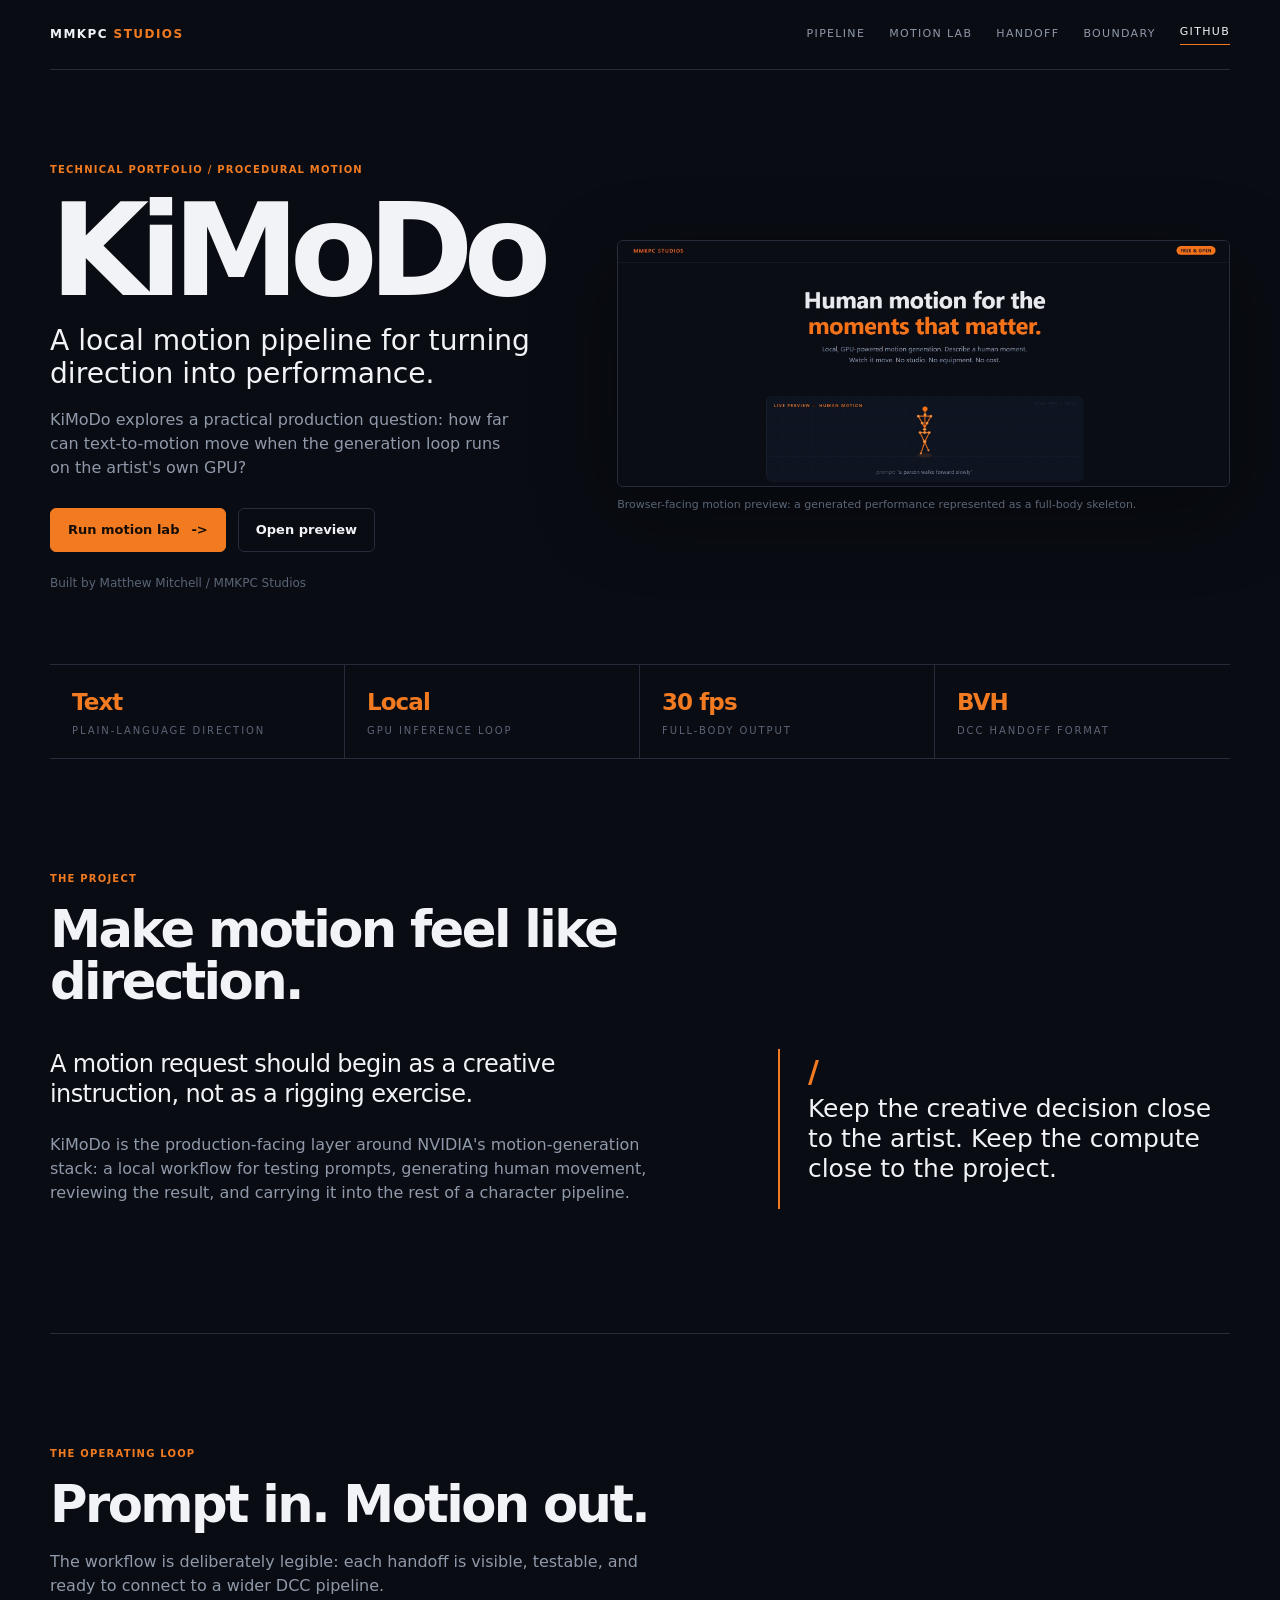
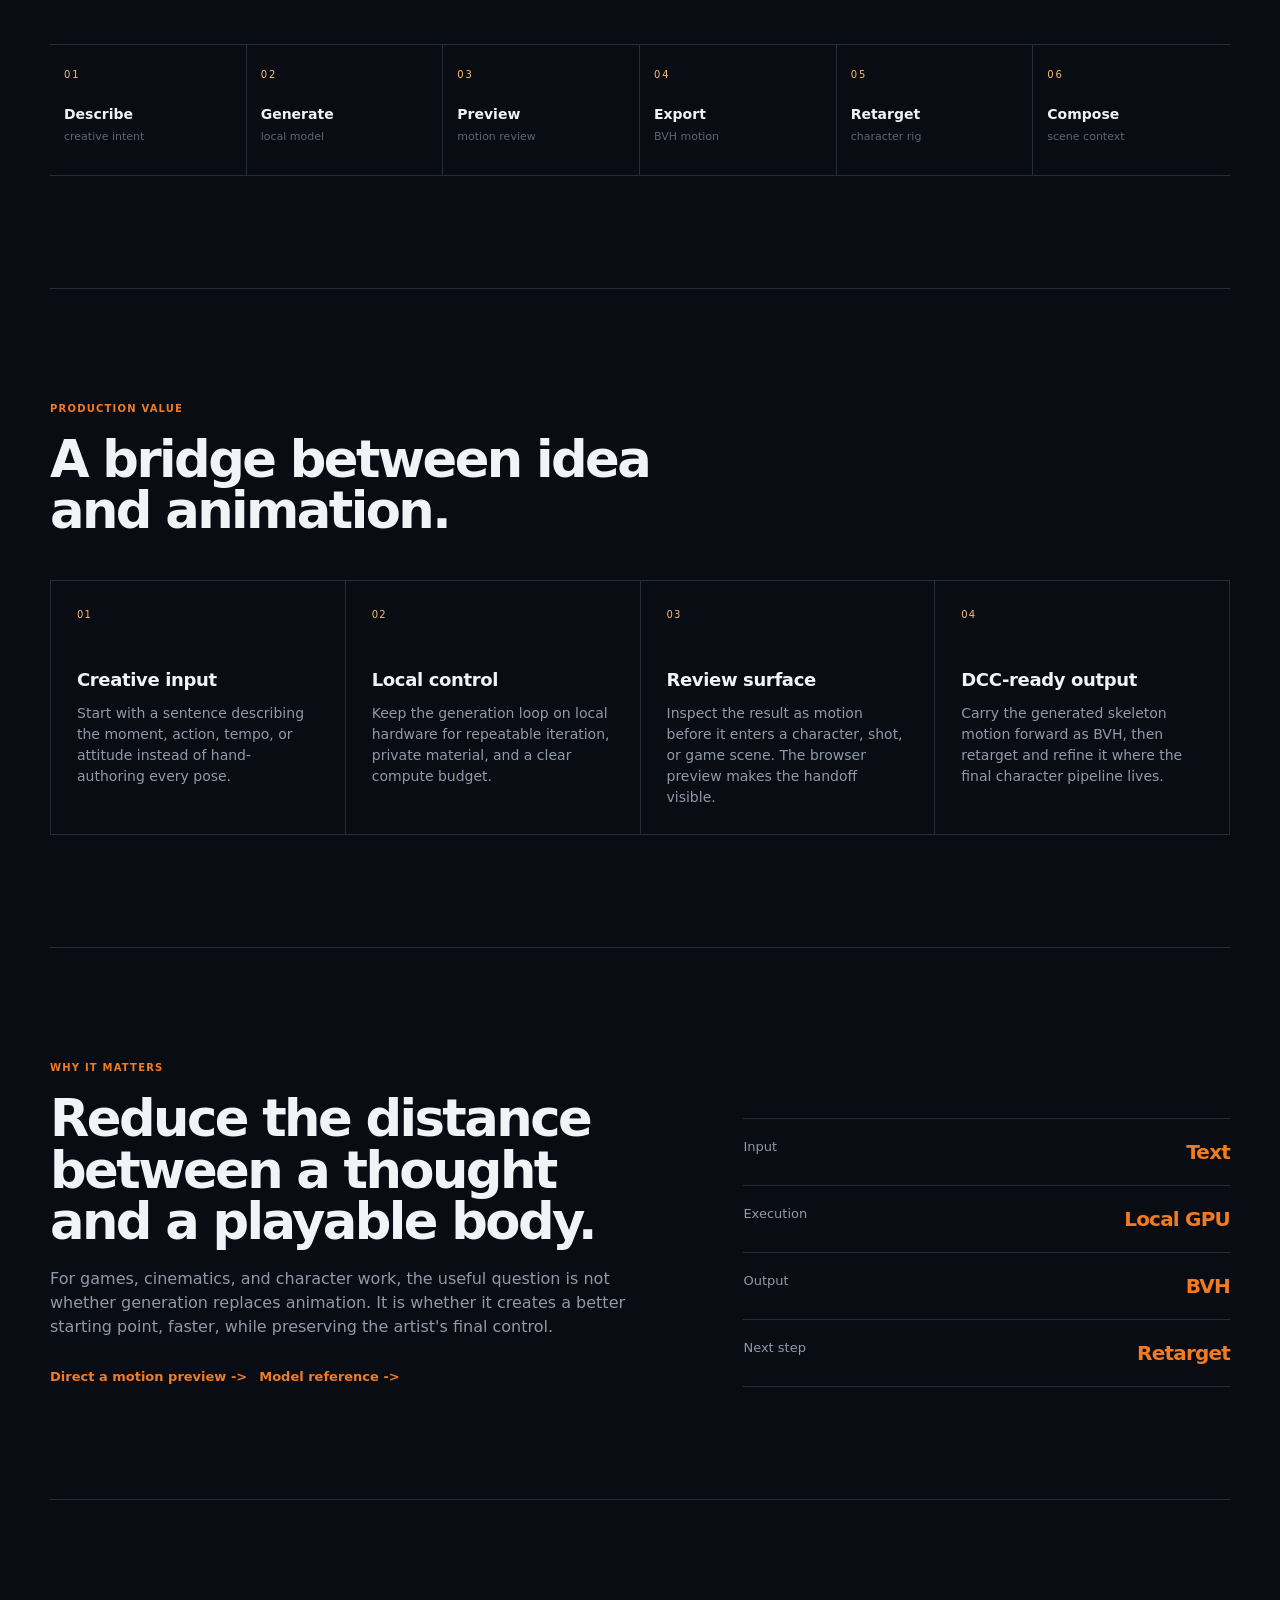
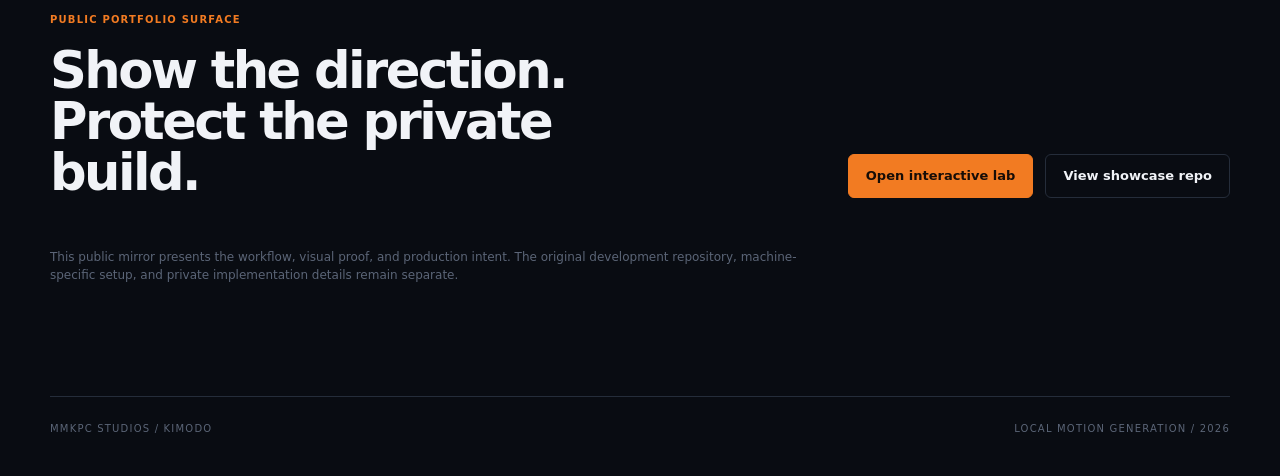
==== commit 7eb37df9: "feat-public-interactive-showcase" ====
--- a/docs/index.html
+++ b/docs/index.html
@@ -17,6 +17,7 @@
     <a class="brand" href="./">MMKPC <span>STUDIOS</span></a>
     <nav class="site-nav" aria-label="Primary navigation">
       <a href="#pipeline">Pipeline</a>
+      <a href="motion-lab.html">Motion Lab</a>
       <a href="#handoff">Handoff</a>
       <a href="#boundary">Boundary</a>
       <a class="nav-source" href="https://github.com/MMKPC/kimodo-motion-pipeline-showcase" target="_blank" rel="noopener">GitHub</a>
@@ -31,7 +32,7 @@
         <p class="hero-lede">A local motion pipeline for turning direction into performance.</p>
         <p class="hero-body">KiMoDo explores a practical production question: how far can text-to-motion move when the generation loop runs on the artist's own GPU?</p>
         <div class="actions">
-          <a class="button button-primary" href="#pipeline">See the pipeline <span aria-hidden="true">-&gt;</span></a>
+          <a class="button button-primary" href="motion-lab.html">Run motion lab <span aria-hidden="true">-&gt;</span></a>
           <a class="button button-secondary" href="preview.png">Open preview</a>
         </div>
         <p class="quiet-note">Built by Matthew Mitchell / MMKPC Studios</p>
@@ -101,7 +102,7 @@
         <h2>Reduce the distance between a thought and a playable body.</h2>
         <p>For games, cinematics, and character work, the useful question is not whether generation replaces animation. It is whether it creates a better starting point, faster, while preserving the artist's final control.</p>
         <div class="link-row">
-          <a href="preview.png">View the motion preview <span aria-hidden="true">-&gt;</span></a>
+          <a href="motion-lab.html">Direct a motion preview <span aria-hidden="true">-&gt;</span></a>
           <a href="https://huggingface.co/nvidia/Kimodo-SOMA-RP-v1.1" target="_blank" rel="noopener">Model reference <span aria-hidden="true">-&gt;</span></a>
         </div>
       </div>
@@ -119,7 +120,7 @@
         <h2>Show the direction. Protect the private build.</h2>
       </div>
       <div class="closing-actions">
-        <a class="button button-primary" href="preview.png">Open preview</a>
+        <a class="button button-primary" href="motion-lab.html">Open interactive lab</a>
         <a class="button button-secondary" href="https://github.com/MMKPC/kimodo-motion-pipeline-showcase" target="_blank" rel="noopener">View showcase repo</a>
       </div>
       <p class="boundary-note">This public mirror presents the workflow, visual proof, and production intent. The original development repository, machine-specific setup, and private implementation details remain separate.</p>
